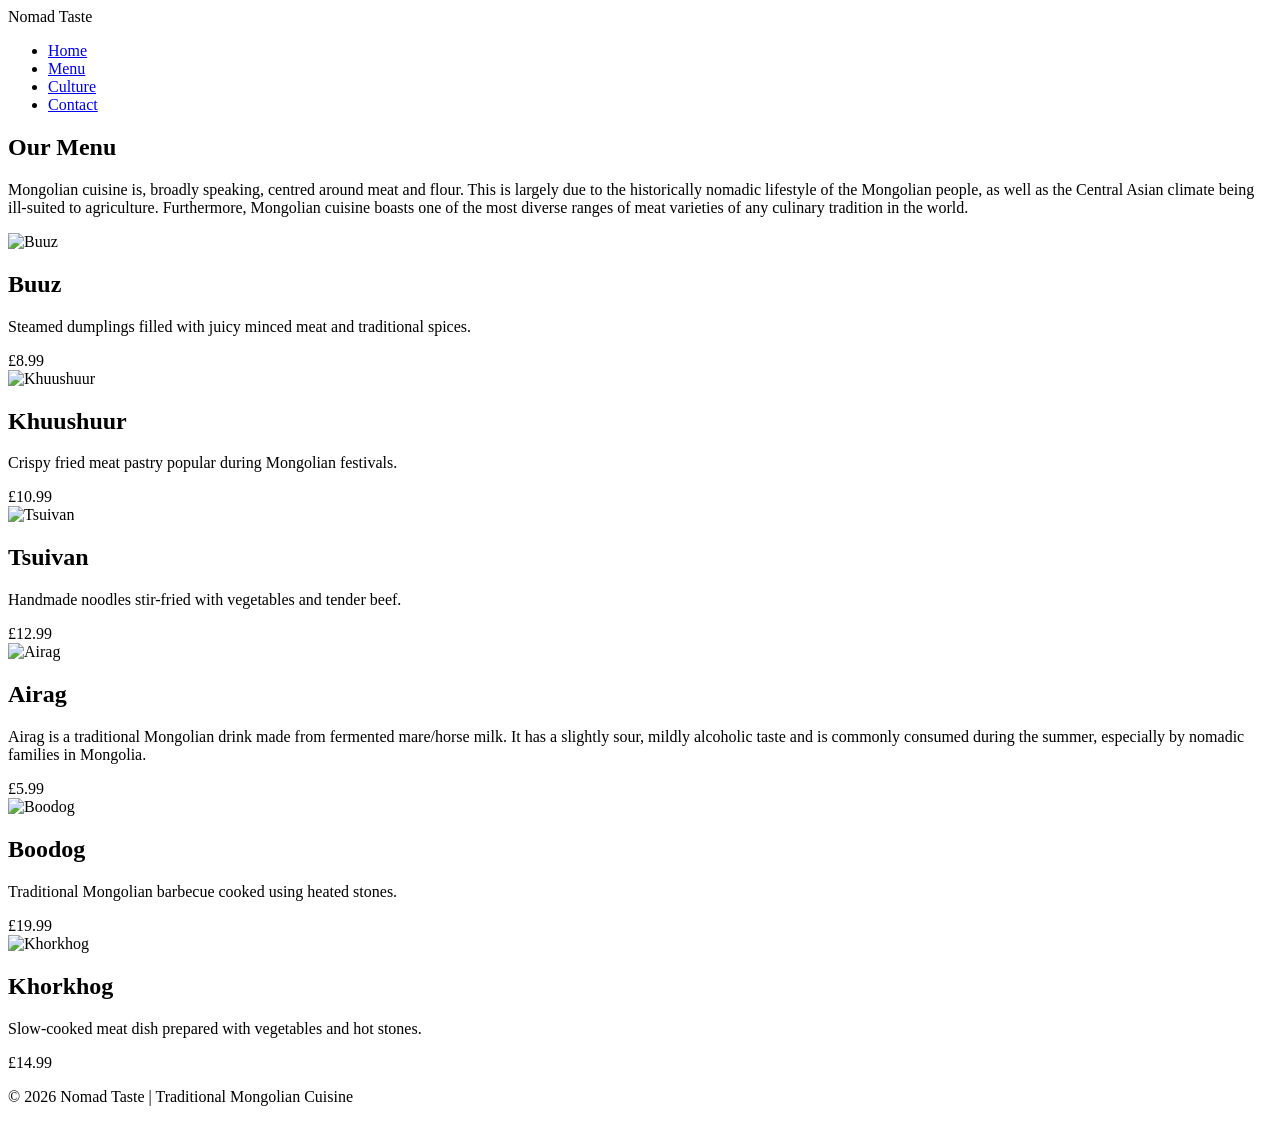
==== menu.html @ 8aaeb33d "fix: image extensions normalized to lowercase" ====
<!DOCTYPE html>
<html lang="en">
<head>

    <meta charset="UTF-8">
    <meta name="viewport" content="width=device-width, initial-scale=1.0">

    <title>Menu | Nomad Taste</title>

    <link rel="preconnect" href="https://fonts.googleapis.com">
    <link rel="preconnect" href="https://fonts.gstatic.com" crossorigin>
    <link href="https://fonts.googleapis.com/css2?family=Montserrat:wght@300;400;500;600&family=Poppins:wght@400;600;700&display=swap" rel="stylesheet">
    <link rel="stylesheet" href="css/style.css">

</head>

<body>

    <!-- NAVBAR -->
    <nav class="navbar">

        <div class="logo">
            Nomad Taste
        </div>

        <ul class="nav-links">
            <li><a href="index.html">Home</a></li>
            <li><a href="menu.html">Menu</a></li>
            <li><a href="culture.html">Culture</a></li>
            <li><a href="contact.html">Contact</a></li>
        </ul>

    </nav>

    <!-- MENU HEADER -->
    <section class="menu-header">

        <h1>Our Menu</h1>

        <p>
            Mongolian cuisine is, broadly speaking, centred around meat and flour. This is largely due to the historically nomadic lifestyle of the Mongolian people, as well as the Central Asian climate being ill-suited to agriculture. Furthermore, Mongolian cuisine boasts one of the most diverse ranges of meat varieties of any culinary tradition in the world.
        </p>

    </section>

    <!-- MENU ITEMS -->
    <section class="menu-items">

        <div class="menu-container">

            <!-- ITEM 1 -->
            <div class="menu-card">

                <img src="images/Buuz.jpg" alt="Buuz">

                <div class="menu-content">

                    <h2>Buuz</h2>

                    <p>
                        Steamed dumplings filled with juicy minced meat and traditional spices.
                    </p>

                    <span>£8.99</span>

                </div>

            </div>

            <!-- ITEM 2 -->
            <div class="menu-card">

                <img src="images/Khuushuur.jpg" alt="Khuushuur">

                <div class="menu-content">

                    <h2>Khuushuur</h2>

                    <p>
                        Crispy fried meat pastry popular during Mongolian festivals.
                    </p>

                    <span>£10.99</span>

                </div>

            </div>

            <!-- ITEM 3 -->
            <div class="menu-card">

                <img src="images/Tsuivan.jpg" alt="Tsuivan">

                <div class="menu-content">

                    <h2>Tsuivan</h2>

                    <p>
                        Handmade noodles stir-fried with vegetables and tender beef.
                    </p>

                    <span>£12.99</span>

                </div>

            </div>

            <!-- ITEM 4 -->
            <div class="menu-card">

                <img src="images/Airag.jpg" alt="Airag">

                <div class="menu-content">

                    <h2>Airag</h2>

                    <p>
                        Airag is a traditional Mongolian drink made from fermented mare/horse milk. It has a slightly sour, mildly alcoholic taste and is commonly consumed during the summer, especially by nomadic families in Mongolia.

                    </p>

                    <span>£5.99</span>

                </div>

            </div>

            <!-- ITEM 5 -->
            <div class="menu-card">

                <img src="images/Boodog.jpg" alt="Boodog">

                <div class="menu-content">

                    <h2>Boodog</h2>

                    <p>
                        Traditional Mongolian barbecue cooked using heated stones.
                    </p>

                    <span>£19.99</span>

                </div>

            </div>

            <!-- ITEM 6 -->
            <div class="menu-card">

                <img src="images/Khorkhog.jpg" alt="Khorkhog">

                <div class="menu-content">

                    <h2>Khorkhog</h2>

                    <p>
                        Slow-cooked meat dish prepared with vegetables and hot stones.
                    </p>

                    <span>£14.99</span>

                </div>

            </div>

        </div>

    </section>

    <!-- FOOTER -->
    <footer>

        <p>
            © 2026 Nomad Taste | Traditional Mongolian Cuisine
        </p>

    </footer>

</body>
</html>
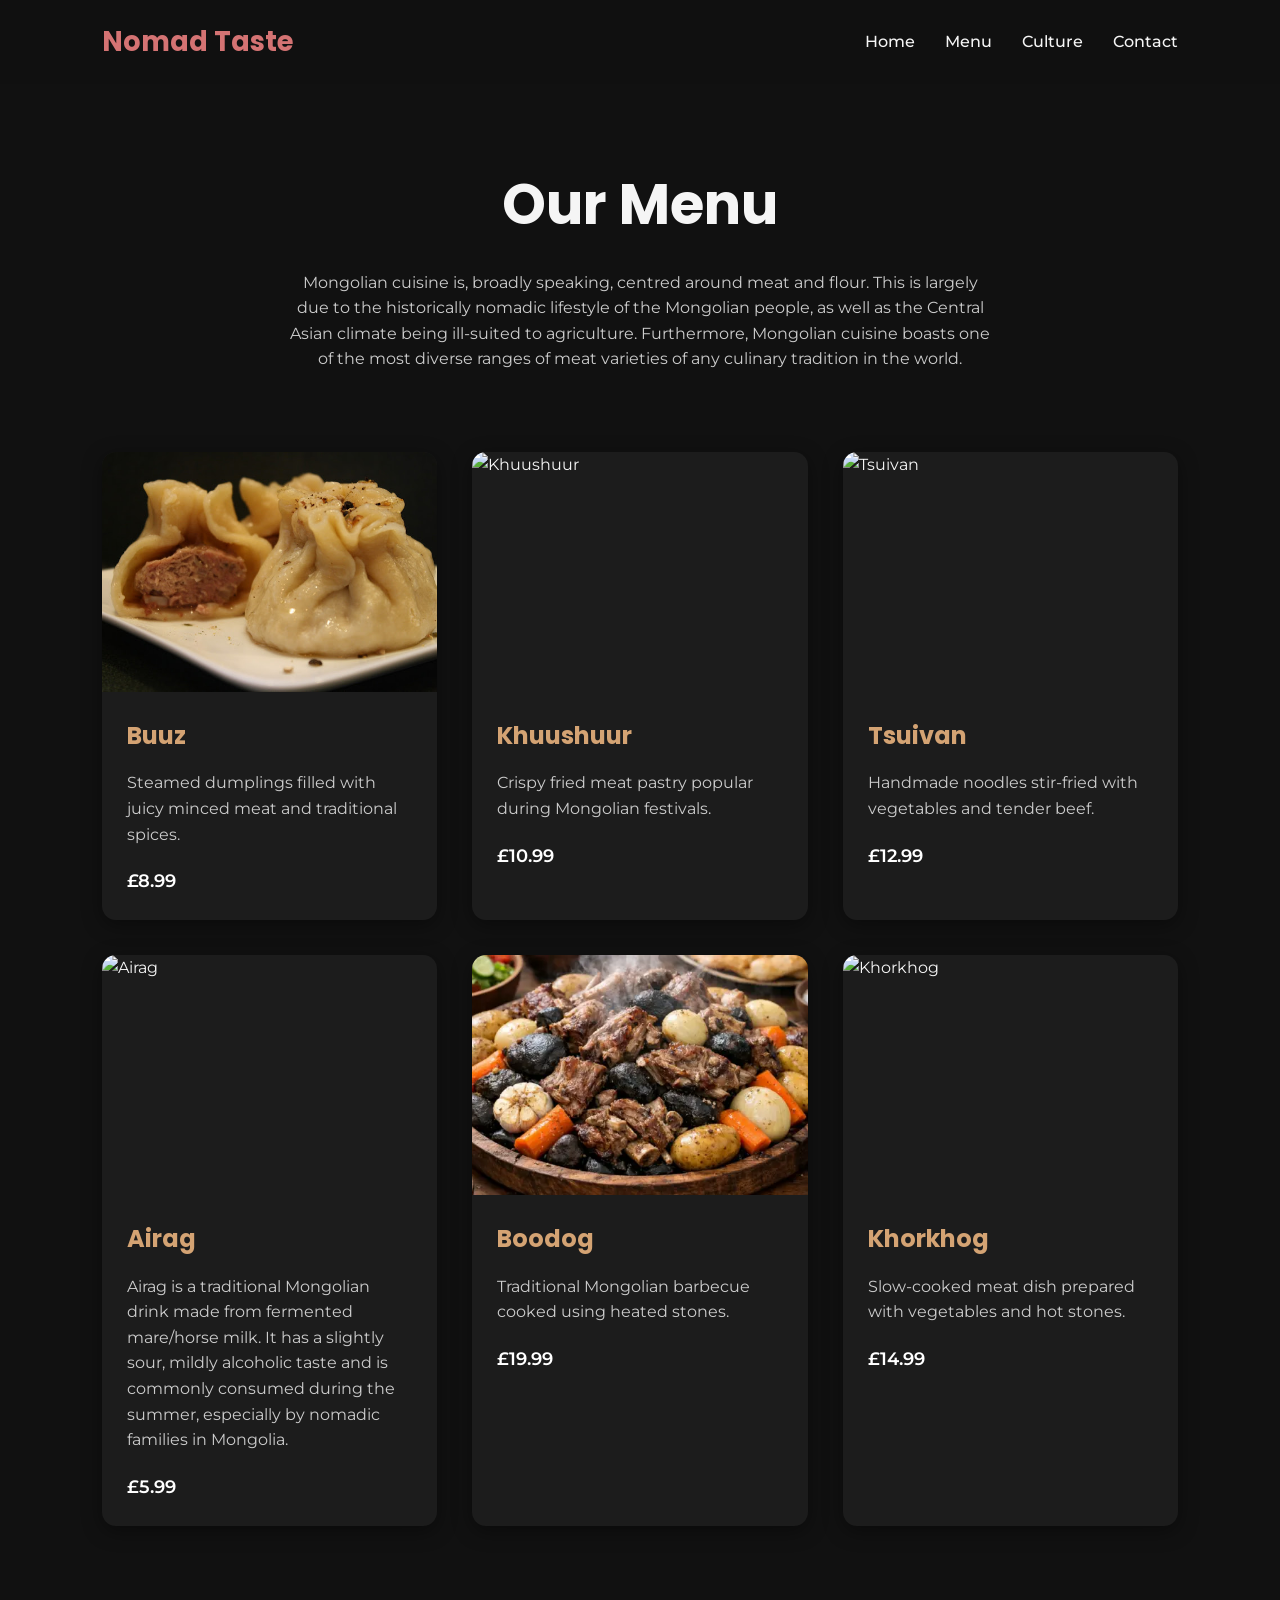
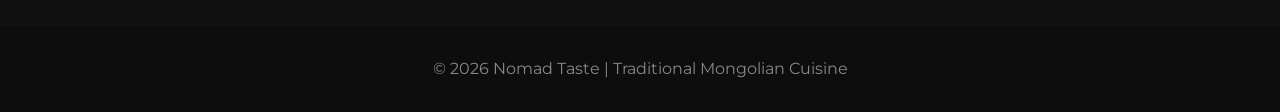
==== commit 96404569: "Add files via upload" ====
--- a/menu.html
+++ b/menu.html
@@ -1,180 +1,180 @@
-<!DOCTYPE html>
-<html lang="en">
-<head>
-
-    <meta charset="UTF-8">
-    <meta name="viewport" content="width=device-width, initial-scale=1.0">
-
-    <title>Menu | Nomad Taste</title>
-
-    <link rel="preconnect" href="https://fonts.googleapis.com">
-    <link rel="preconnect" href="https://fonts.gstatic.com" crossorigin>
-    <link href="https://fonts.googleapis.com/css2?family=Montserrat:wght@300;400;500;600&family=Poppins:wght@400;600;700&display=swap" rel="stylesheet">
-    <link rel="stylesheet" href="css/style.css">
-
-</head>
-
-<body>
-
-    <!-- NAVBAR -->
-    <nav class="navbar">
-
-        <div class="logo">
-            Nomad Taste
-        </div>
-
-        <ul class="nav-links">
-            <li><a href="index.html">Home</a></li>
-            <li><a href="menu.html">Menu</a></li>
-            <li><a href="culture.html">Culture</a></li>
-            <li><a href="contact.html">Contact</a></li>
-        </ul>
-
-    </nav>
-
-    <!-- MENU HEADER -->
-    <section class="menu-header">
-
-        <h1>Our Menu</h1>
-
-        <p>
-            Mongolian cuisine is, broadly speaking, centred around meat and flour. This is largely due to the historically nomadic lifestyle of the Mongolian people, as well as the Central Asian climate being ill-suited to agriculture. Furthermore, Mongolian cuisine boasts one of the most diverse ranges of meat varieties of any culinary tradition in the world.
-        </p>
-
-    </section>
-
-    <!-- MENU ITEMS -->
-    <section class="menu-items">
-
-        <div class="menu-container">
-
-            <!-- ITEM 1 -->
-            <div class="menu-card">
-
-                <img src="images/Buuz.jpg" alt="Buuz">
-
-                <div class="menu-content">
-
-                    <h2>Buuz</h2>
-
-                    <p>
-                        Steamed dumplings filled with juicy minced meat and traditional spices.
-                    </p>
-
-                    <span>£8.99</span>
-
-                </div>
-
-            </div>
-
-            <!-- ITEM 2 -->
-            <div class="menu-card">
-
-                <img src="images/Khuushuur.jpg" alt="Khuushuur">
-
-                <div class="menu-content">
-
-                    <h2>Khuushuur</h2>
-
-                    <p>
-                        Crispy fried meat pastry popular during Mongolian festivals.
-                    </p>
-
-                    <span>£10.99</span>
-
-                </div>
-
-            </div>
-
-            <!-- ITEM 3 -->
-            <div class="menu-card">
-
-                <img src="images/Tsuivan.jpg" alt="Tsuivan">
-
-                <div class="menu-content">
-
-                    <h2>Tsuivan</h2>
-
-                    <p>
-                        Handmade noodles stir-fried with vegetables and tender beef.
-                    </p>
-
-                    <span>£12.99</span>
-
-                </div>
-
-            </div>
-
-            <!-- ITEM 4 -->
-            <div class="menu-card">
-
-                <img src="images/Airag.jpg" alt="Airag">
-
-                <div class="menu-content">
-
-                    <h2>Airag</h2>
-
-                    <p>
-                        Airag is a traditional Mongolian drink made from fermented mare/horse milk. It has a slightly sour, mildly alcoholic taste and is commonly consumed during the summer, especially by nomadic families in Mongolia.
-
-                    </p>
-
-                    <span>£5.99</span>
-
-                </div>
-
-            </div>
-
-            <!-- ITEM 5 -->
-            <div class="menu-card">
-
-                <img src="images/Boodog.jpg" alt="Boodog">
-
-                <div class="menu-content">
-
-                    <h2>Boodog</h2>
-
-                    <p>
-                        Traditional Mongolian barbecue cooked using heated stones.
-                    </p>
-
-                    <span>£19.99</span>
-
-                </div>
-
-            </div>
-
-            <!-- ITEM 6 -->
-            <div class="menu-card">
-
-                <img src="images/Khorkhog.jpg" alt="Khorkhog">
-
-                <div class="menu-content">
-
-                    <h2>Khorkhog</h2>
-
-                    <p>
-                        Slow-cooked meat dish prepared with vegetables and hot stones.
-                    </p>
-
-                    <span>£14.99</span>
-
-                </div>
-
-            </div>
-
-        </div>
-
-    </section>
-
-    <!-- FOOTER -->
-    <footer>
-
-        <p>
-            © 2026 Nomad Taste | Traditional Mongolian Cuisine
-        </p>
-
-    </footer>
-
-</body>
+<!DOCTYPE html>
+<html lang="en">
+<head>
+
+    <meta charset="UTF-8">
+    <meta name="viewport" content="width=device-width, initial-scale=1.0">
+
+    <title>Menu | Nomad Taste</title>
+
+    <link rel="preconnect" href="https://fonts.googleapis.com">
+    <link rel="preconnect" href="https://fonts.gstatic.com" crossorigin>
+    <link href="https://fonts.googleapis.com/css2?family=Montserrat:wght@300;400;500;600&family=Poppins:wght@400;600;700&display=swap" rel="stylesheet">
+    <link rel="stylesheet" href="css/style.css">
+
+</head>
+
+<body>
+
+    <!-- NAVBAR -->
+    <nav class="navbar">
+
+        <div class="logo">
+            Nomad Taste
+        </div>
+
+        <ul class="nav-links">
+            <li><a href="index.html">Home</a></li>
+            <li><a href="menu.html">Menu</a></li>
+            <li><a href="culture.html">Culture</a></li>
+            <li><a href="contact.html">Contact</a></li>
+        </ul>
+
+    </nav>
+
+    <!-- MENU HEADER -->
+    <section class="menu-header">
+
+        <h1>Our Menu</h1>
+
+        <p>
+            Mongolian cuisine is, broadly speaking, centred around meat and flour. This is largely due to the historically nomadic lifestyle of the Mongolian people, as well as the Central Asian climate being ill-suited to agriculture. Furthermore, Mongolian cuisine boasts one of the most diverse ranges of meat varieties of any culinary tradition in the world.
+        </p>
+
+    </section>
+
+    <!-- MENU ITEMS -->
+    <section class="menu-items">
+
+        <div class="menu-container">
+
+            <!-- ITEM 1 -->
+            <div class="menu-card">
+
+                <img src="images/Buuz.JPG" alt="Buuz">
+
+                <div class="menu-content">
+
+                    <h2>Buuz</h2>
+
+                    <p>
+                        Steamed dumplings filled with juicy minced meat and traditional spices.
+                    </p>
+
+                    <span>£8.99</span>
+
+                </div>
+
+            </div>
+
+            <!-- ITEM 2 -->
+            <div class="menu-card">
+
+                <img src="images/Khuushuur.JPG" alt="Khuushuur">
+
+                <div class="menu-content">
+
+                    <h2>Khuushuur</h2>
+
+                    <p>
+                        Crispy fried meat pastry popular during Mongolian festivals.
+                    </p>
+
+                    <span>£10.99</span>
+
+                </div>
+
+            </div>
+
+            <!-- ITEM 3 -->
+            <div class="menu-card">
+
+                <img src="images/Tsuivan.JPG" alt="Tsuivan">
+
+                <div class="menu-content">
+
+                    <h2>Tsuivan</h2>
+
+                    <p>
+                        Handmade noodles stir-fried with vegetables and tender beef.
+                    </p>
+
+                    <span>£12.99</span>
+
+                </div>
+
+            </div>
+
+            <!-- ITEM 4 -->
+            <div class="menu-card">
+
+                <img src="images/Airag.JPG" alt="Airag">
+
+                <div class="menu-content">
+
+                    <h2>Airag</h2>
+
+                    <p>
+                        Airag is a traditional Mongolian drink made from fermented mare/horse milk. It has a slightly sour, mildly alcoholic taste and is commonly consumed during the summer, especially by nomadic families in Mongolia.
+
+                    </p>
+
+                    <span>£5.99</span>
+
+                </div>
+
+            </div>
+
+            <!-- ITEM 5 -->
+            <div class="menu-card">
+
+                <img src="images/Boodog.JPG" alt="Boodog">
+
+                <div class="menu-content">
+
+                    <h2>Boodog</h2>
+
+                    <p>
+                        Traditional Mongolian barbecue cooked using heated stones.
+                    </p>
+
+                    <span>£19.99</span>
+
+                </div>
+
+            </div>
+
+            <!-- ITEM 6 -->
+            <div class="menu-card">
+
+                <img src="images/Khorkhog.JPG" alt="Khorkhog">
+
+                <div class="menu-content">
+
+                    <h2>Khorkhog</h2>
+
+                    <p>
+                        Slow-cooked meat dish prepared with vegetables and hot stones.
+                    </p>
+
+                    <span>£14.99</span>
+
+                </div>
+
+            </div>
+
+        </div>
+
+    </section>
+
+    <!-- FOOTER -->
+    <footer>
+
+        <p>
+            © 2026 Nomad Taste | Traditional Mongolian Cuisine
+        </p>
+
+    </footer>
+
+</body>
 </html>
--- a/css/style.css
+++ b/css/style.css
@@ -0,0 +1,457 @@
+/* RESET */
+
+* {
+    margin: 0;
+    padding: 0;
+    box-sizing: border-box;
+}
+
+/* GENERAL */
+
+body {
+    background-color: #111111;
+    color: #f5f5f5;
+    font-family: 'Montserrat', sans-serif;
+    line-height: 1.6;
+}
+
+/* LINKS */
+
+a {
+    text-decoration: none;
+    color: inherit;
+}
+
+/* IMAGES */
+
+img {
+    width: 100%;
+    display: block;
+}
+
+/* NAVBAR */
+
+.navbar {
+    width: 100%;
+    padding: 20px 8%;
+
+    display: flex;
+    justify-content: space-between;
+    align-items: center;
+
+    position: fixed;
+    top: 0;
+
+    background-color: rgba(17, 17, 17, 0.9);
+
+    backdrop-filter: blur(8px);
+
+    z-index: 1000;
+}
+
+.logo {
+    font-family: 'Poppins', sans-serif;
+    font-size: 1.7rem;
+    font-weight: 700;
+
+    color: #d47373;
+}
+
+.nav-links {
+    display: flex;
+    gap: 30px;
+
+    list-style: none;
+}
+
+.nav-links a {
+    transition: 0.3s ease;
+    font-weight: 500;
+}
+
+.nav-links a:hover {
+    color: #d4a373;
+}
+
+/* HERO SECTION */
+
+.hero {
+    height: 100vh;
+
+    background:
+        linear-gradient(rgba(0,0,0,0.6),
+        rgba(0,0,0,0.6)),
+        url('../images/hero.jpg');
+
+    background-size: cover;
+    background-position: center;
+
+    display: flex;
+    justify-content: center;
+    align-items: center;
+
+    text-align: center;
+
+    padding: 0 20px;
+}
+
+.hero-content {
+    max-width: 800px;
+}
+
+.hero h1 {
+    font-size: 4rem;
+    font-family: 'Poppins', sans-serif;
+
+    margin-bottom: 20px;
+}
+
+.hero p {
+    font-size: 1.2rem;
+
+    margin-bottom: 35px;
+
+    color: #dddddd;
+}
+
+/* BUTTONS */
+
+.hero-btn,
+.about-btn {
+    display: inline-block;
+
+    padding: 14px 32px;
+
+    background-color: #d4a373;
+    color: #111111;
+
+    border-radius: 8px;
+
+    font-weight: 600;
+
+    transition: 0.3s ease;
+}
+
+.hero-btn:hover,
+.about-btn:hover {
+    transform: translateY(-3px);
+
+    background-color: #e6b98c;
+}
+
+
+.featured-foods {
+    padding: 100px 8%;
+}
+
+.featured-foods h2 {
+    text-align: center;
+
+    font-size: 2.5rem;
+
+    margin-bottom: 60px;
+
+    font-family: 'Poppins', sans-serif;
+}
+
+.food-container {
+    display: flex;
+    gap: 30px;
+
+    justify-content: center;
+
+    flex-wrap: wrap;
+}
+
+/* FOOD CARDS */
+
+.food-card {
+    background-color: #1c1c1c;
+
+    border-radius: 14px;
+
+    overflow: hidden;
+
+    width: 320px;
+
+    transition: 0.3s ease;
+
+    box-shadow: 0 5px 20px rgba(0,0,0,0.4);
+}
+
+.food-card:hover {
+    transform: translateY(-10px);
+}
+
+.food-card img {
+    height: 220px;
+
+    object-fit: cover;
+}
+
+.food-card h3 {
+    font-size: 1.5rem;
+
+    margin: 20px;
+
+    color: #d4a373;
+
+    font-family: 'Poppins', sans-serif;
+}
+
+.food-card p {
+    margin: 0 20px 25px;
+
+    color: #cccccc;
+}
+
+/* ABOUT PREVIEW */
+
+.about-preview {
+    padding: 100px 8%;
+
+    background-color: #181818;
+
+    text-align: center;
+}
+
+.about-text {
+    max-width: 750px;
+    margin: auto;
+}
+
+.about-text h2 {
+    font-size: 2.5rem;
+
+    margin-bottom: 25px;
+
+    font-family: 'Poppins', sans-serif;
+}
+
+.about-text p {
+    margin-bottom: 35px;
+
+    color: #cccccc;
+}
+
+/* FOOTER */
+
+footer {
+    padding: 30px;
+
+    text-align: center;
+
+    background-color: #0d0d0d;
+
+    color: #888888;
+}
+
+/* RESPONSIVE */
+
+@media (max-width: 768px) {
+
+    .navbar {
+        flex-direction: column;
+        gap: 15px;
+    }
+
+    .nav-links {
+        gap: 15px;
+    }
+
+    .hero h1 {
+        font-size: 2.5rem;
+    }
+
+    .hero p {
+        font-size: 1rem;
+    }
+
+    .featured-foods h2,
+    .about-text h2 {
+        font-size: 2rem;
+    }
+
+    .food-card {
+        width: 100%;
+    }
+
+}
+
+
+
+
+/* CULTURE kismi */
+
+
+.menu-header {
+    padding-top: 160px;
+    padding-bottom: 80px;
+
+    text-align: center;
+}
+
+.menu-header h1 {
+    font-size: 3.5rem;
+
+    margin-bottom: 20px;
+
+    font-family: 'Poppins', sans-serif;
+}
+
+.menu-header p {
+    color: #cccccc;
+
+    max-width: 700px;
+
+    margin: auto;
+}
+
+.menu-items {
+    padding: 0 8% 100px;
+}
+
+.menu-container {
+    display: grid;
+
+    grid-template-columns: repeat(auto-fit, minmax(300px, 1fr));
+
+    gap: 35px;
+}
+
+.menu-card {
+    background-color: #1c1c1c;
+
+    border-radius: 14px;
+
+    overflow: hidden;
+
+    transition: 0.3s ease;
+
+    box-shadow: 0 5px 20px rgba(0,0,0,0.4);
+}
+
+.menu-card:hover {
+    transform: translateY(-10px);
+}
+
+.menu-card img {
+    height: 240px;
+
+    object-fit: cover;
+}
+
+.menu-content {
+    padding: 25px;
+}
+
+.menu-content h2 {
+    margin-bottom: 15px;
+
+    color: #d4a373;
+
+    font-family: 'Poppins', sans-serif;
+}
+
+.menu-content p {
+    color: #cccccc;
+
+    margin-bottom: 20px;
+}
+
+.menu-content span {
+    font-size: 1.1rem;
+
+    font-weight: 600;
+
+    color: #ffffff;
+}
+
+
+
+
+/* CULTURE kismi */
+
+.culture {
+    padding: 140px 8% 80px;
+}
+
+.culture-container {
+    display: flex;
+    gap: 60px;
+    align-items: center;
+}
+
+.culture-text {
+    flex: 1;
+}
+
+.culture-text h1 {
+    font-size: 3rem;
+    font-family: 'Poppins', sans-serif;
+    margin-bottom: 20px;
+}
+
+.culture-text p {
+    color: #cccccc;
+    margin-bottom: 20px;
+}
+
+.culture-image {
+    flex: 1;
+}
+
+.culture-image img {
+    border-radius: 12px;
+}
+
+
+
+/* CONTACT kismi */
+
+.contact {
+    padding: 140px 8% 80px;
+}
+
+.contact h1 {
+    text-align: center;
+    font-size: 3rem;
+    margin-bottom: 50px;
+    font-family: 'Poppins', sans-serif;
+}
+
+.contact-container {
+    display: flex;
+    gap: 50px;
+}
+
+form {
+    flex: 1;
+    display: flex;
+    flex-direction: column;
+    gap: 15px;
+}
+
+form input,
+form textarea {
+    padding: 12px;
+    background: #1c1c1c;
+    border: none;
+    color: white;
+    border-radius: 8px;
+}
+
+form button {
+    padding: 12px;
+    background: #d4a373;
+    border: none;
+    cursor: pointer;
+    font-weight: bold;
+}
+
+.address {
+    flex: 1;
+    background: #1c1c1c;
+    padding: 30px;
+    border-radius: 10px;
+}
